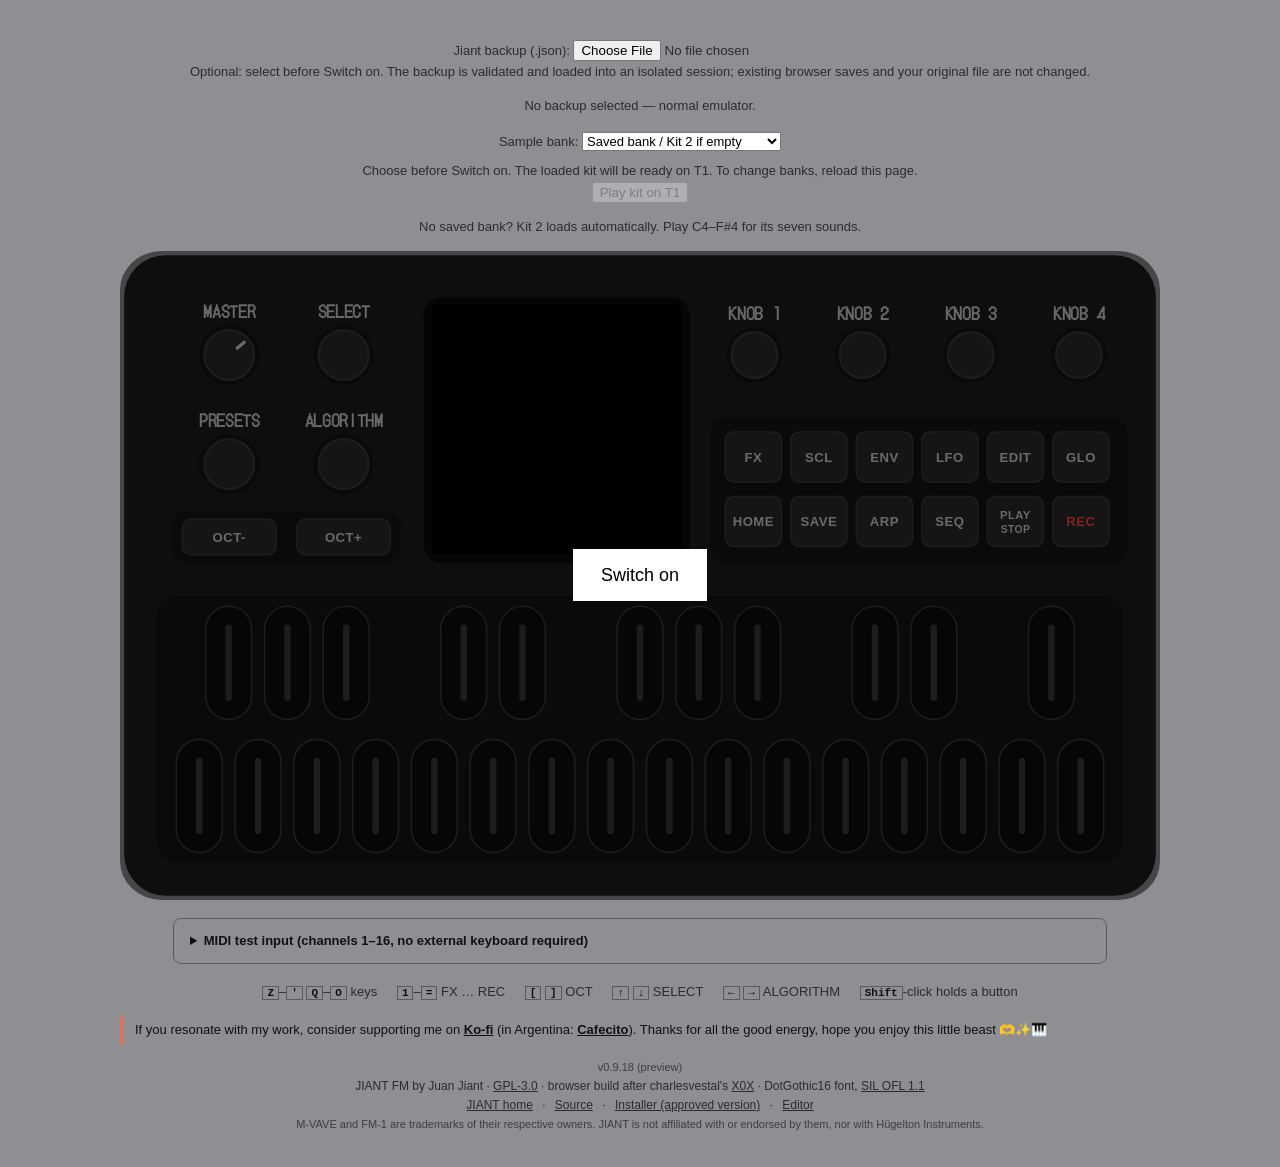
==== emu/index.html @ 72ba11c6 "Publish Jiant Live browser emulator" ====
<!doctype html>
<!-- SPDX-License-Identifier: GPL-3.0-only
     Copyright (C) 2026 Leo Kuroshita (@kurogedelic), Hügelton Instruments
     Portions Copyright (C) 2026 Juan Ignacio Antonucci (Juan Jiant)
     The page follows X0X's browser page, web/emu/index.html of charlesvestal/fm1-x0x (GPL-3.0), a Felucca fork. -->
<html lang="en">
<head>
<meta charset="utf-8">
<meta name="viewport" content="width=device-width, initial-scale=1">
<title>JIANT FM</title>
<link rel="icon" href="data:image/svg+xml,%3Csvg xmlns=%22http://www.w3.org/2000/svg%22 viewBox=%220 0 16 16%22%3E%3Crect width=%2216%22 height=%2216%22 rx=%223%22/%3E%3Crect x=%224%22 y=%224%22 width=%228%22 height=%228%22 fill=%22%23fff%22/%3E%3C/svg%3E">
<meta name="description" content="JIANT FM, live firmware for the M-VAVE FM-1, running in your browser: the same code the instrument runs.">
<style>
/* DotGothic16 (SIL OFL 1.1, fonts/OFL.txt), cut to printable ASCII, for the knob labels */
@font-face { font-family: "DotGothic16"; src: url("fonts/DotGothic16-subset.woff") format("woff"); font-display: swap; }
:root { --bg: #8e8e93; --fg: #111; --dim: #2c2c2e; --rule: #5a5a5e;
        --body: #1d1d1f; --tray: #141415; --part: #2a2a2d; --edge: #3a3a3e; --label: #d6d6d8;
        --lit: #fff4d6; --green: #5fe08a; color-scheme: light; }
html, body { background: var(--bg); }
body { margin: 0; color: var(--fg); font: 13px/1.6 -apple-system, BlinkMacSystemFont, "Helvetica Neue", Arial, sans-serif; }
main { max-width: 1040px; margin: 0 auto; padding: 24px 16px 32px; }
@media (orientation: portrait) and (max-width: 700px) { main { padding: 8px 8px 24px; } }
a { color: inherit; }
.device { position: relative; width: 100%; aspect-ratio: 1000 / 624; user-select: none; -webkit-user-select: none;
          -webkit-touch-callout: none; touch-action: manipulation; }
.device svg { position: absolute; inset: 0; width: 100%; height: 100%; pointer-events: none; }
.device canvas { position: absolute; image-rendering: crisp-edges; image-rendering: pixelated; background: #000; }
.hit { position: absolute; touch-action: none; cursor: pointer; -webkit-tap-highlight-color: transparent; border-radius: 10px; }
.hit.knob { cursor: ns-resize; border-radius: 50%; }
.hit:focus-visible { outline: 2px solid var(--lit); outline-offset: 2px; }
.face { transition: fill .05s; }
.dim .face.btn { fill: #3a3934; }
.lit .face.btn { fill: var(--lit); }
.lit text { fill: #1d1d1f; }
.green .face.btn { fill: var(--green); }
.green text { fill: #0d2414; }
.face.key { fill: #0c0c0d; stroke: var(--edge); stroke-width: 1.5; }
.slit { fill: #3a3a3c; transition: fill .05s; }
.dim .slit { fill: #77777b; }
.lit .slit { fill: #ececee; filter: drop-shadow(0 0 3px rgba(255, 255, 255, .6)); }
/* #119: what can be pressed breathes, dark .. ~60 % of lit and back (hal/fm1_input.h fm1_led_breath, ~1.1 s; MENU >
 * LEDS DIM LO ~30 %): the peaks between dark and lit at ~0.8 / ~0.58 on screen (the LED's share, gamma-encoded) */
@keyframes breath-btn { 0%, 100% { fill: #3a3934; } 50% { fill: #d8cfb6; } }
@keyframes breath-slit { 0%, 100% { fill: #3a3a3c; } 50% { fill: #c8c8ca; } }
@keyframes breath-btn-lo { 0%, 100% { fill: #3a3934; } 50% { fill: #aca592; } }
@keyframes breath-slit-lo { 0%, 100% { fill: #3a3a3c; } 50% { fill: #a1a1a3; } }
.breath .face.btn { animation: breath-btn 1.13s ease-in-out infinite; }
.breath .slit { animation: breath-slit 1.13s ease-in-out infinite; }
.dimlo .breath .face.btn { animation-name: breath-btn-lo; }
.dimlo .breath .slit { animation-name: breath-slit-lo; }
@media (prefers-reduced-motion: reduce) {
  .breath .face.btn, .breath .slit { animation: none; }
  .breath .face.btn { fill: #aca592; }
  .breath .slit { fill: #a1a1a3; }
}
/* the DRUM grid's beats (hal/fm1_input.h fm1_led_mid): a steady level between the glow and lit, ~15 % (DIM LO ~10 %) */
.mid .slit { fill: #9a9a9e; }
.dimlo .mid .slit { fill: #8a8a8e; }
.held .face { stroke: var(--lit); stroke-width: 3; }
.latched .face { stroke: #79b8ff; stroke-width: 3; }
.start { position: absolute; inset: 0; display: grid; place-content: center; justify-items: center; gap: 12px;
         background: rgba(0, 0, 0, .5); border-radius: 4% / 6%; }
.start[hidden] { display: none; }
.start button { font: inherit; font-size: 18px; padding: 12px 28px; background: #fff; color: #000; border: 0; cursor: pointer; }
.start button:disabled { opacity: .4; cursor: progress; }
.start p { margin: 0; max-width: 32em; text-align: center; color: #fff; }
.keys, footer { margin: 16px 0 0; color: var(--dim); text-align: center; }
.keys span { white-space: nowrap; margin: 0 8px; }
#sample-bank-controls span { display:block; white-space:normal; margin-top:8px; }
#sample-bank-controls select { max-width:100%; font:inherit; }
kbd { font: 600 11px ui-monospace, Menlo, monospace; border: 1px solid var(--rule); padding: 0 4px; color: var(--fg); }
footer { margin-top: 12px; font-size: 12px; }
.midi-test { max-width: 900px; margin: 18px auto; padding: 12px 16px; border: 1px solid var(--rule); border-radius: 8px; }
.midi-test summary { cursor: pointer; font-weight: 600; }
.midi-test .controls, .midi-test .pads { display: flex; flex-wrap: wrap; gap: 8px; margin-top: 12px; align-items: end; }
.midi-test label { display: flex; flex-direction: column; gap: 4px; font-size: 12px; }
.midi-test input { width: 70px; font: inherit; color: var(--fg); background: transparent; border: 1px solid var(--rule); padding: 5px; }
.midi-test button { font: inherit; padding: 6px 10px; cursor: pointer; }
.midi-test button:disabled { opacity: .45; cursor: default; }
.midi-test p { font-size: 12px; color: var(--dim); }
footer nav a { margin: 0 6px; }
footer small { font-size: 11px; opacity: .8; }
</style>
</head>
<body>
<main>
<div class="keys" id="backup-controls">
  <label>Jiant backup (.json): <input id="backup-file" type="file" accept=".json,application/json"></label>
  <span>Optional: select before Switch on. The backup is validated and loaded into an isolated session; existing browser saves and your original file are not changed.</span>
  <p id="backup-status" role="status">No backup selected — normal emulator.</p>
</div>
<div class="keys" id="sample-bank-controls">
  <label>Sample bank:
    <select id="sample-bank"><option value="">Saved bank / Kit 2 if empty</option><option value="factory-voices.json">Kit 2 · Voices + instruments (7)</option><option value="factory-samples.json">Kit 1 · Synth (12)</option></select>
  </label>
  <span>Choose before Switch on. The loaded kit will be ready on T1. To change banks, reload this page.</span>
  <button id="sample-play" disabled>Play kit on T1</button>
  <p id="sample-status" role="status">No saved bank? Kit 2 loads automatically. Play C4–F#4 for its seven sounds.</p>
</div>
<div class="device" id="device">
  <svg id="panel" viewBox="0 0 1000 624" aria-hidden="true"></svg>
  <canvas id="screen" width="240" height="240" role="img" aria-label="The screen"></canvas>
  <div class="start" id="start"><button id="go" type="button">Switch on</button><p id="status" hidden></p></div>
</div>


<details class="midi-test" id="midi-test">
  <summary>MIDI test input (channels 1–16, no external keyboard required)</summary>
  <div class="controls">
    <label>Channel <input id="midi-test-channel" type="number" min="1" max="16" value="1"></label>
    <label>Note <input id="midi-test-note" type="number" min="0" max="127" value="60"></label>
    <label>Velocity <input id="midi-test-velocity" type="number" min="1" max="127" value="100"></label>
    <button id="midi-test-on" type="button" disabled>Note On</button>
    <button id="midi-test-off" type="button" disabled>Note Off</button>
    <button id="midi-test-pulse" type="button" disabled>Play 200 ms</button>
    <button id="midi-test-panic" type="button" disabled>All Notes Off</button>
  </div>
  <div class="pads" id="midi-test-pads" aria-label="MIDI notes 36–47"></div>
  <p>Drum pads send notes 36–47. All Notes Off sends CC123 on every channel.</p>
</details>
<p class="keys">
  <span><kbd>Z</kbd>–<kbd>'</kbd> <kbd>Q</kbd>–<kbd>O</kbd> keys</span>
  <span><kbd>1</kbd>–<kbd>=</kbd> FX … REC</span>
  <span><kbd>[</kbd> <kbd>]</kbd> OCT</span>
  <span><kbd>↑</kbd> <kbd>↓</kbd> SELECT</span>
  <span><kbd>←</kbd> <kbd>→</kbd> ALGORITHM</span>
  <span><kbd>Shift</kbd>-click holds a button</span>
</p>


<p class="kofi" style="border-left:3px solid #ec6e50;padding:4px 0 4px 12px">If you resonate with my work, consider supporting me on <a href="https://ko-fi.com/juanjiant" target="_blank" rel="noopener" style="color:inherit;font-weight:600">Ko-fi</a> (in Argentina: <a href="https://cafecito.app/juanjiant" target="_blank" rel="noopener" style="color:inherit;font-weight:600">Cafecito</a>). Thanks for all the good energy, hope you enjoy this little beast 🫶✨🎹</p>
<footer>
  <small class="version">v0.9.18 (preview)</small><br>
  JIANT FM by Juan Jiant · <a href="https://www.gnu.org/licenses/gpl-3.0.html">GPL-3.0</a> · browser build after charlesvestal's <a href="https://github.com/charlesvestal/fm1-x0x">X0X</a> · DotGothic16 font, <a href="fonts/OFL.txt">SIL OFL 1.1</a><br>
  <nav><a href="../">JIANT home</a> · <a href="https://github.com/juanjiant-bit/JIANT">Source</a> · <a href="../webapp/installer/">Installer (approved version)</a> ·
    <a href="../webapp/editor/">Editor</a></nav>
  <small>M-VAVE and FM-1 are trademarks of their respective owners. JIANT is not affiliated with or endorsed by them, nor with Hügelton Instruments.</small>
</footer>
</main>

<script type="module">
import { encodeSampleBank, withSampleBank, hasSampleBank } from "./sample-bank.js?v=sample-play3";
import { readBackup } from "./fm1backup.js";
const NS = "http://www.w3.org/2000/svg";
// panel.c's labels (bit = label) and encoder roles
const B = { FX: 0, SCL: 1, ENV: 2, LFO: 3, EDIT: 4, GLO: 5, HOME: 6, SAVE: 7, ARP: 8, SEQ: 9, PLAY: 10, REC: 11, "OCT-": 12, "OCT+": 13 };
const EN = { SELECT: 0, ALGORITHM: 1, PRESETS: 2, "KNOB 1": 3, "KNOB 2": 4, "KNOB 3": 5, "KNOB 4": 6 };
const PLAY_GREEN = 14;
// the 27 keys F3..G5: key k = k semitones above F3
const WHITE = [0, 2, 4, 6, 7, 9, 11, 12, 14, 16, 18, 19, 21, 23, 24, 26];
const BLACK = [1, 3, 5, 8, 10, 13, 15, 17, 20, 22, 25];
const BLACK_AFTER = [0, 1, 2, 4, 5, 7, 8, 9, 11, 12, 14];      // the white key each black one follows
const STORE = "felucca-emu-flash";

// ------------------------------------------------------------------ the panel
// Two drawings of the same controls: WIDE after the FM-1's own layout, TALL for a phone held upright (the
// screen larger, the keys across the whole width). Rebuilt when the orientation changes; the state stays.
const ROW1 = ["FX", "SCL", "ENV", "LFO", "EDIT", "GLO"], ROW2 = ["HOME", "SAVE", "ARP", "SEQ", "PLAY", "REC"];
const KNOBS = ["MASTER", "SELECT", "PRESETS", "ALGORITHM", "KNOB 1", "KNOB 2", "KNOB 3", "KNOB 4"];
const LAYOUTS = {
  wide: {
    w: 1000, h: 624, screen: [292, 44, 256],
    knobs: [[105, 100, 24], [215, 100, 24], [105, 205, 24], [215, 205, 24], [610, 100, 22], [714, 100, 22], [818, 100, 22], [922, 100, 22]],
    trays: [[50, 250, 220, 50], [568, 160, 400, 140]],
    oct: [[60, 258, 90, 34], [170, 258, 90, 34]],
    grid: [582, 174, 54, 48, 63, 62], keybed: [36, 332, 928, 256],
  },
  tall: {
    w: 600, h: 1070, screen: [130, 104, 340],
    knobs: [[66, 64, 24], [186, 64, 24], [414, 64, 24], [534, 64, 24], [90, 512, 26], [230, 512, 26], [370, 512, 26], [510, 512, 26]],
    trays: [[14, 572, 572, 146], [150, 728, 300, 62]],
    oct: [[164, 737, 128, 44], [308, 737, 128, 44]],
    grid: [24, 582, 86, 60, 94, 70], keybed: [14, 800, 572, 256],
  },
};
const svg = document.getElementById("panel"), device = document.getElementById("device"), canvas = document.getElementById("screen");
function el(tag, attrs, parent = svg) {
  const e = document.createElementNS(NS, tag);
  for (const [k, v] of Object.entries(attrs)) e.setAttribute(k, v);
  parent.appendChild(e);
  return e;
}
const SANS = "-apple-system, 'Helvetica Neue', Arial, sans-serif", DOT = "'DotGothic16', " + SANS;
function label(parent, x, y, s, size, font = SANS, ink = "var(--label)") {
  const t = el("text", { x, y, "text-anchor": "middle", "font-family": font,
                         "font-size": size, "font-weight": 600, fill: ink, "letter-spacing": ".04em" }, parent);
  t.textContent = s;
  return t;
}
const KEYNAMES = ["F", "F♯", "G", "G♯", "A", "A♯", "B", "C", "C♯", "D", "D♯", "E"];
const keyName = (k) => KEYNAMES[k % 12] + (3 + Math.floor((k + 5) / 12));

let node = null, btnMask = 0, keyMask = 0, latched = 0, masterValue = 700, lastLeds = [0, 0, 0, 0, 0], layout = null;
const angle = Object.fromEntries(KNOBS.map((n) => [n, 0]));
angle.MASTER = -135 + 270 * masterValue / 1023;
const knobs = [], buttons = [], keys = [];
const btnBy = new Map(), keyBy = new Map();                   // pointer / key code -> label bit or key
const send = (m) => { if (node) node.port.postMessage(m); };

function build(name) {
  const L = LAYOUTS[name];
  layout = name;
  svg.innerHTML = "";
  svg.setAttribute("viewBox", `0 0 ${L.w} ${L.h}`);
  device.style.aspectRatio = `${L.w} / ${L.h}`;
  for (const d of device.querySelectorAll(".hit")) d.remove();
  knobs.length = buttons.length = keys.length = 0;
  el("rect", { x: 4, y: 4, width: L.w - 8, height: L.h - 8, rx: 40, fill: "var(--body)" });
  for (const [x, y, w, h] of L.trays) el("rect", { x, y, width: w, height: h, rx: 14, fill: "var(--tray)" });
  const [sx, sy, ss] = L.screen;
  el("rect", { x: sx, y: sy, width: ss, height: ss, rx: 18, fill: "#0b0b0c" });
  const inset = ss / 32;                                         // the 240 x 240 panel inside its bezel
  Object.assign(canvas.style, { left: `${(sx + inset) / L.w * 100}%`, top: `${(sy + inset) / L.h * 100}%`,
                                width: `${(ss - 2 * inset) / L.w * 100}%`, height: `${(ss - 2 * inset) / L.h * 100}%` });
  KNOBS.forEach((n, i) => {
    const [x, y, r] = L.knobs[i], g = el("g", {});
    el("circle", { cx: x, cy: y, r: r + 5, fill: "var(--tray)" }, g);
    el("circle", { cx: x, cy: y, r, fill: "var(--part)", stroke: "var(--edge)", "stroke-width": 2 }, g);
    const ind = n === "MASTER" ? el("line", { x1: x, y1: y - r + 5, x2: x, y2: y - r + 14, stroke: "var(--label)", "stroke-width": 3, "stroke-linecap": "round" }, g) : null;
    label(g, x, y - r - 12, n, 16, DOT);
    el("circle", { cx: x, cy: y, r: r + 12, fill: "transparent" }, g);
    knobs.push({ g, ind, x, y, name: n, role: n === "MASTER" ? "master" : EN[n] });
  });
  const button = ([x, y, w, h], n, sub) => {
    const g = el("g", {});
    el("rect", { x, y, width: w, height: h, rx: 8, fill: "var(--part)", stroke: "var(--edge)", "stroke-width": 1.5, class: "face btn" }, g);
    const ink = n === "REC" ? "#ff453a" : undefined;
    if (sub) { label(g, x + w / 2, y + h / 2 - 2, n, 10.8, SANS, ink); label(g, x + w / 2, y + h / 2 + 11, sub, 9.9); }
    else label(g, x + w / 2, y + h / 2 + 4.5, n, 12.6, SANS, ink);
    buttons.push({ g, bit: B[n], name: sub ? `${n} / ${sub}` : n });
  };
  button(L.oct[0], "OCT-");
  button(L.oct[1], "OCT+");
  const [gx, gy, gw, gh, dx, dy] = L.grid;
  for (let i = 0; i < 6; i++) {
    button([gx + i * dx, gy, gw, gh], ROW1[i]);
    button([gx + i * dx, gy + dy, gw, gh], ROW2[i], ROW2[i] === "PLAY" ? "STOP" : "");
  }
  const [x0, y0, w, h] = L.keybed;
  el("rect", { x: x0, y: y0, width: w, height: h, rx: 18, fill: "var(--tray)" });
  // the keys: two rows of the same black keys, each with a slit down its middle that lights
  const pitch = (w - 24) / 16, kw = pitch * 0.78, kh = h * 0.425, sw = Math.max(3, kw * 0.14);
  const key = (cx, cy, k) => {
    const g = el("g", {}), y = cy - kh / 2;
    el("rect", { x: cx - kw / 2, y, width: kw, height: kh, rx: kw / 2, class: "face key" }, g);
    el("rect", { x: cx - sw / 2, y: y + kw * 0.4, width: sw, height: kh - kw * 0.8, rx: sw / 2, class: "slit" }, g);
    el("rect", { x: cx - pitch / 2, y: cy - h * 0.24, width: pitch, height: h * 0.48, fill: "transparent" }, g);   // its target
    keys[k] = { g, name: keyName(k) };
  };
  WHITE.forEach((k, i) => key(x0 + 12 + (i + 0.5) * pitch, y0 + h * 0.75, k));
  BLACK_AFTER.forEach((a, j) => key(x0 + 12 + (a + 1) * pitch, y0 + h * 0.25, BLACK[j]));
  // HTML targets over the drawing (pointer-events: none): touch-action and pointer capture work on them everywhere
  const hit = (c, cls, role) => {
    const b = c.g.getBBox(), d = document.createElement("div");
    d.className = "hit" + (cls ? " " + cls : "");
    Object.assign(d.style, { left: `${b.x / L.w * 100}%`, top: `${b.y / L.h * 100}%`,
                             width: `${b.width / L.w * 100}%`, height: `${b.height / L.h * 100}%` });
    d.setAttribute("role", role);
    d.setAttribute("aria-label", c.name);
    d.title = c.name;
    d.tabIndex = 0;
    d.addEventListener("touchstart", (e) => e.preventDefault(), { passive: false });
    d.addEventListener("contextmenu", (e) => e.preventDefault());
    device.insertBefore(d, document.getElementById("start"));
    c.hit = d;
  };
  knobs.forEach((k) => { hit(k, "knob", "slider"); bindKnob(k); drawKnob(k); });
  buttons.forEach((b) => { hit(b, "", "button"); bindButton(b); });
  keys.forEach((k, i) => { hit(k, "", "button"); bindKey(k, i); });
  syncButtons(true);
  syncKeys(true);
  drawLights(lastLeds);
}

// ------------------------------------------------------------------ input
function syncButtons(redraw) {
  let m = latched;
  for (const b of btnBy.values()) m |= 1 << b;
  if (m !== btnMask) { btnMask = m; send({ type: "buttons", mask: m }); }
  else if (!redraw) return;
  for (const b of buttons) {
    const on = !!(m & (1 << b.bit));
    b.g.classList.toggle("held", on);
    b.g.classList.toggle("latched", !!(latched & (1 << b.bit)));
    b.hit.setAttribute("aria-pressed", on);
  }
}
function syncKeys(redraw) {
  let m = 0;
  for (const k of keyBy.values()) m |= 1 << k;
  if (m !== keyMask) { keyMask = m; send({ type: "keys", mask: m }); }
  else if (!redraw) return;
  keys.forEach((k, i) => k.g.classList.toggle("held", !!(m & (1 << i))));
}
function bindButton(b) {
  b.hit.addEventListener("pointerdown", (e) => {
    e.preventDefault();
    if (e.shiftKey || e.button === 2) { latched ^= 1 << b.bit; syncButtons(true); return; }
    if (latched & (1 << b.bit)) { latched &= ~(1 << b.bit); syncButtons(true); return; }
    b.hit.setPointerCapture(e.pointerId);
    btnBy.set("p" + e.pointerId, b.bit);
    syncButtons();
  });
  b.hit.addEventListener("keydown", (e) => {
    if ((e.key === "Enter" || e.key === " ") && !e.repeat) { btnBy.set("f" + b.bit, b.bit); syncButtons(); e.preventDefault(); e.stopPropagation(); }
  });
  b.hit.addEventListener("keyup", () => { if (btnBy.delete("f" + b.bit)) syncButtons(); });
}
function bindKey(k, i) {
  k.hit.addEventListener("pointerdown", (e) => {
    e.preventDefault();
    k.hit.setPointerCapture(e.pointerId);
    keyBy.set("p" + e.pointerId, i);
    syncKeys();
  });
}
function release(e) {
  const id = "p" + e.pointerId;
  if (btnBy.delete(id)) syncButtons();
  if (keyBy.delete(id)) syncKeys();
}
for (const t of ["pointerup", "pointercancel", "lostpointercapture"]) device.addEventListener(t, release);

function drawKnob(k) { if (k.ind) k.ind.setAttribute("transform", `rotate(${angle[k.name]} ${k.x} ${k.y})`); }
function turn(k, n) {
  if (!n) return;
  if (k.role === "master") {
    masterValue = Math.max(0, Math.min(1023, masterValue + n * 16));
    angle.MASTER = -135 + 270 * masterValue / 1023;
    send({ type: "master", value: masterValue });
  } else {
    angle[k.name] = (angle[k.name] + n * 18) % 360;            // 20 detents a turn
    send({ type: "enc", role: k.role, n });
  }
  drawKnob(k);
}
function bindKnob(k) {
  let drag = null, wheel = 0;
  k.hit.addEventListener("pointerdown", (e) => {
    e.preventDefault();
    k.hit.setPointerCapture(e.pointerId);
    drag = { y: e.clientY, acc: 0 };
  });
  k.hit.addEventListener("pointermove", (e) => {
    if (!drag) return;
    drag.acc += drag.y - e.clientY;
    drag.y = e.clientY;
    const step = k.role === "master" ? 3 : 8, n = Math.trunc(drag.acc / step);
    if (n) { drag.acc -= n * step; turn(k, n); }
  });
  const end = () => { drag = null; };
  k.hit.addEventListener("pointerup", end);
  k.hit.addEventListener("pointercancel", end);
  k.hit.addEventListener("wheel", (e) => {
    e.preventDefault();
    const dy = e.deltaMode === 1 ? e.deltaY * 33 : e.deltaY;
    if (Math.abs(dy) >= 50) { turn(k, dy < 0 ? 1 : -1); wheel = 0; return; }   // a wheel notch: one detent
    wheel -= dy;                                                                   // a trackpad: by distance
    const n = Math.trunc(wheel / 25);
    if (n) { wheel -= n * 25; turn(k, n); }
  }, { passive: false });
  k.hit.addEventListener("keydown", (e) => {
    const d = { ArrowUp: 1, ArrowRight: 1, ArrowDown: -1, ArrowLeft: -1 }[e.key];
    if (d) { turn(k, d); e.preventDefault(); e.stopPropagation(); }
  });
}
const tall = matchMedia("(orientation: portrait) and (max-width: 700px)");
build(tall.matches ? "tall" : "wide");
tall.addEventListener("change", () => build(tall.matches ? "tall" : "wide"));
document.fonts?.load("16px DotGothic16").then(() => build(layout), () => {});   // the labels' width: the hit areas

// the computer keyboard, every key one control: F3..A#4 on the Z (white) and A (black) rows, B4..G5 on Q..O
// in semitones, the twelve buttons on the number row in the panel's order (held while the key is), [ ] OCT
const KEYMAP = {};
["KeyZ", "KeyX", "KeyC", "KeyV", "KeyB", "KeyN", "KeyM", "Comma", "Period", "Slash"].forEach((c, i) => KEYMAP[c] = { key: WHITE[i] });
[["KeyS", 1], ["KeyD", 3], ["KeyF", 5], ["KeyH", 8], ["KeyJ", 10], ["KeyL", 13], ["Semicolon", 15], ["Quote", 17]].forEach(([c, k]) => KEYMAP[c] = { key: k });
["KeyQ", "KeyW", "KeyE", "KeyR", "KeyT", "KeyY", "KeyU", "KeyI", "KeyO"].forEach((c, i) => KEYMAP[c] = { key: 18 + i });
["Digit1", "Digit2", "Digit3", "Digit4", "Digit5", "Digit6", "Digit7", "Digit8", "Digit9", "Digit0", "Minus", "Equal"]
  .forEach((c, i) => KEYMAP[c] = { btn: B[[...ROW1, ...ROW2][i]] });
Object.assign(KEYMAP, { BracketLeft: { btn: B["OCT-"] }, BracketRight: { btn: B["OCT+"] } });
const ARROWS = { ArrowUp: [EN.SELECT, 1], ArrowDown: [EN.SELECT, -1], ArrowRight: [EN.ALGORITHM, 1], ArrowLeft: [EN.ALGORITHM, -1] };
addEventListener("keydown", (e) => {
  if (!node || e.metaKey || e.ctrlKey || e.altKey || e.target.closest?.(".hit.knob")) return;
  if (ARROWS[e.code]) { const [r, n] = ARROWS[e.code]; turn(knobs.find((k) => k.role === r), n); e.preventDefault(); return; }
  const m = KEYMAP[e.code];
  if (!m) return;
  e.preventDefault();
  if (e.repeat) return;
  if (m.key !== undefined) { keyBy.set("k" + e.code, m.key); syncKeys(); }
  else { btnBy.set("k" + e.code, m.btn); syncButtons(); }
});
addEventListener("keyup", (e) => {
  const id = "k" + e.code;
  if (keyBy.delete(id)) syncKeys();
  if (btnBy.delete(id)) syncButtons();
});
addEventListener("blur", () => {
  for (const id of [...btnBy.keys()]) if (id[0] !== "p") btnBy.delete(id);
  for (const id of [...keyBy.keys()]) if (id[0] !== "p") keyBy.delete(id);
  syncButtons();
  syncKeys();
});

// ------------------------------------------------------------------ screen and lights
const ctx = document.getElementById("screen").getContext("2d");
const img = ctx.createImageData(240, 240);
function drawScreen(fb) {
  const d = img.data;
  for (let i = 0; i < 240 * 240; i++) {
    const v = fb[i], p = ((v >> 8) | (v << 8)) & 0xFFFF;          // the panel's byte order -> RGB565
    d[i * 4] = ((p >> 11) & 31) * 255 / 31;
    d[i * 4 + 1] = ((p >> 5) & 63) * 255 / 63;
    d[i * 4 + 2] = (p & 31) * 255 / 31;
    d[i * 4 + 3] = 255;
  }
  ctx.putImageData(img, 0, 0);
}
// the power-on sweep (hal/fm1_led_anim.h): a level per LED, lit frames /64 (| 128: the glow under them), drawn as the
// LED's share of lit between its dark (or glowing) colour and the lit one, mixed in linear light
const lin = (h) => [1, 3, 5].map((i) => (parseInt(h.slice(i, i + 2), 16) / 255) ** 2.2);
const ANIM = { btn: [lin("#3a3934"), lin("#3a3934"), lin("#fff4d6")], slit: [lin("#3a3a3c"), lin("#77777b"), lin("#ececee")] };
function animFill(kind, q) {
  const [dark, glow, lit] = ANIM[kind], s = Math.min(q & 127, 64) / 64, base = q & 128 ? glow : dark;
  const c = base.map((v, i) => Math.round(255 * (v + (lit[i] - v) * s) ** (1 / 2.2)));
  return `rgb(${c.join(",")})`;
}
function drawAnim(anim) {
  for (const b of buttons) b.g.querySelector(".face").style.fill = anim ? animFill("btn", anim[b.bit]) : "";
  keys.forEach((k, i) => { k.g.querySelector(".slit").style.fill = anim ? animFill("slit", anim[14 + i]) : ""; });
}
function drawLights([litB, litK, dimB, dimK, dimLo = 0, brB = 0, brK = 0, midK = 0], anim = null) {
  drawAnim(anim);
  document.documentElement.classList.toggle("dimlo", !!dimLo);   // (the breath's lower peak)
  for (const b of buttons) {
    const bit = 1 << b.bit, green = b.bit === B.PLAY && (litB & (1 << PLAY_GREEN));
    b.g.classList.toggle("lit", !!(litB & bit) && !green);
    b.g.classList.toggle("green", !!green);
    b.g.classList.toggle("dim", !!(dimB & bit));
    b.g.classList.toggle("breath", !!(brB & bit));
  }
  keys.forEach((k, i) => {
    k.g.classList.toggle("lit", !!(litK & (1 << i)));
    k.g.classList.toggle("dim", !!(dimK & (1 << i)));
    k.g.classList.toggle("breath", !!(brK & (1 << i)));
    k.g.classList.toggle("mid", !!(midK & (1 << i)));
  });
}

// ------------------------------------------------------------------ the flash, kept in this browser
function loadFlash() {
  try {
    const raw = JSON.parse(localStorage.getItem(STORE) || "{}"), out = {};
    for (const [off, b64] of Object.entries(raw)) out[off] = Uint8Array.from(atob(b64), (c) => c.charCodeAt(0));
    return out;
  } catch { return {}; }
}
function saveFlash(sectors) {
  try {
    const raw = {};
    for (const [off, u8] of Object.entries(sectors)) {
      let s = "";
      for (let i = 0; i < u8.length; i += 4096) s += String.fromCharCode.apply(null, u8.subarray(i, i + 4096));
      raw[off] = btoa(s);
    }
    localStorage.setItem(STORE, JSON.stringify(raw));
    return true;
  } catch { return false; }                                       // private mode, full: this session only
}

// ------------------------------------------------------------------ built-in MIDI test: same WebAssembly queue as an external keyboard
const testValue = (id, lo, hi) => {
  const el = document.getElementById(id), n = Number(el.value);
  const v = Math.max(lo, Math.min(hi, Number.isFinite(n) ? Math.round(n) : lo));
  el.value = String(v);
  return v;
};
const testChannel = () => testValue("midi-test-channel", 1, 16) - 1;
const testNote = () => testValue("midi-test-note", 0, 127);
const testVelocity = () => testValue("midi-test-velocity", 1, 127);
const midiTestSend = (status, note, velocity) => send({ type: "midi", data: [status, note, velocity] });
const testHeld = new Set(), testTimers = new Set();
function testStart(ch, n, vel) {
  if (!node) return;
  midiTestSend(0x90 | ch, n, vel);
  testHeld.add(ch * 128 + n);
}
function testStop(ch, n) {
  if (!node) return;
  midiTestSend(0x80 | ch, n, 0);
  testHeld.delete(ch * 128 + n);
}
function testPulse(ch, n, vel) {
  testStart(ch, n, vel);
  const timer = setTimeout(() => { testTimers.delete(timer); testStop(ch, n); }, 200);
  testTimers.add(timer);
}
document.getElementById("midi-test-on").addEventListener("click", () => testStart(testChannel(), testNote(), testVelocity()));
document.getElementById("midi-test-off").addEventListener("click", () => testStop(testChannel(), testNote()));
document.getElementById("midi-test-pulse").addEventListener("click", () => testPulse(testChannel(), testNote(), testVelocity()));
document.getElementById("midi-test-panic").addEventListener("click", () => {
  for (const timer of testTimers) clearTimeout(timer);
  testTimers.clear();
  for (const key of [...testHeld]) testStop(Math.floor(key / 128), key % 128);
  for (let ch = 0; ch < 16; ch++) midiTestSend(0xB0 | ch, 123, 0);
});
for (let n = 36; n < 48; n++) {
  const pad = document.createElement("button");
  pad.type = "button";
  pad.disabled = true;
  pad.className = "midi-test-pad";
  pad.textContent = String(n);
  pad.title = "MIDI note " + n;
  pad.addEventListener("click", () => testPulse(testChannel(), n, testVelocity()));
  document.getElementById("midi-test-pads").append(pad);
}
function midiTestEnable(on) {
  for (const b of document.querySelectorAll("#midi-test button")) b.disabled = !on;
}

// ------------------------------------------------------------------ Web MIDI in (channel messages)
async function midiOn() {
  if (!navigator.requestMIDIAccess) return;
  try {
    const access = await navigator.requestMIDIAccess();
    const bind = () => {
      for (const input of access.inputs.values()) {
        input.onmidimessage = (e) => {
          const d = e.data;
          if (d.length >= 2 && d[0] >= 0x80 && d[0] < 0xF0) send({ type: "midi", data: [d[0], d[1], d[2] || 0] });
        };
      }
    };
    access.onstatechange = bind;
    bind();
  } catch { /* no permission: the panel only */ }
}

// ------------------------------------------------------------------ switching on
const status = document.getElementById("status");
const say = (t) => { status.textContent = t; status.hidden = !t; };
function showSampleStatus(m) {
  document.getElementById("sample-play").disabled = !m.samples;
  document.getElementById("sample-status").textContent = m.samples ? `${m.samples} samples loaded · ${m.kitReady ? "T1 SAMPLE / KIT KEYS · play from C4" : "press Play kit on T1 to use them"}` : "No usable sample bank loaded. Reload and choose Kit 2.";
}
document.getElementById("sample-play").addEventListener("click", () => send({type:"sample-kit"}));
async function switchOn() {
  const go = document.getElementById("go");
  go.disabled = true;
  go.textContent = "Starting…";
  try {
    const ac = new AudioContext({ sampleRate: 44100, latencyHint: "interactive" });
    const backupFile = document.getElementById("backup-file").files[0];
    const backup = backupFile ? readBackup(await backupFile.text()) : null;
    const backupMode = !!backup;
    let sectors = backupMode ? {} : loadFlash();
    const sampleChoice = document.getElementById("sample-bank").value || (!hasSampleBank(sectors) ? "factory-voices.json" : "");
    if (sampleChoice) {
      if (!["factory-voices.json", "factory-samples.json"].includes(sampleChoice)) throw new Error("Invalid sample bank selection");
      const response = await fetch(sampleChoice, { cache: "no-cache" });
      if (!response.ok) throw new Error("Sample bank: HTTP " + response.status);
      sectors = withSampleBank(sectors, encodeSampleBank(await response.json()));
    }
    const [wasm] = await Promise.all([
      fetch("felucca.wasm", { cache: "no-cache" }).then((r) => { if (!r.ok) throw new Error(`felucca.wasm: ${r.status}`); return r.arrayBuffer(); }),
      ac.audioWorklet.addModule("worklet.js?v=" + Date.now())]);
    node = new AudioWorkletNode(ac, "felucca", { numberOfInputs: 0, numberOfOutputs: 1, outputChannelCount: [2] });
    node.connect(ac.destination);
    let warned = false;
    await new Promise((res, rej) => {
      node.port.onmessage = (e) => {
        const m = e.data;
        if (m.type === "ready") {
          showSampleStatus(m);
          res();
        }
        else if (m.type === "backup-ready")
          document.getElementById("backup-status").textContent =
            `Loaded ${m.objects} backup entries in an isolated emulator session.`;
        else if (m.type === "sample-ready") showSampleStatus(m);
        else if (m.type === "error") rej(new Error(m.message));
        else if (m.type === "frame") {
          if (m.fb) drawScreen(m.fb);
          if (m.leds) drawLights(lastLeds = m.leds, m.anim);
          if (m.sectors && !backupMode && !saveFlash(m.sectors) && !warned) {
            warned = true;
            console.warn("JIANT: this browser does not keep the saves; they last until the page closes.");
          }
        }
      };
      node.port.postMessage({ type: "load", wasm, sectors, backupObjects: backup?.objects.map(({id, bytes}) => ({id, bytes})), sampleKit: !!sampleChoice, master: masterValue }, [wasm]);
    });
    await ac.resume();
    if (sampleChoice && !backupMode && !saveFlash(sectors)) console.warn("JIANT: sample bank is available for this session only.");
    document.getElementById("backup-file").disabled = true;
    document.getElementById("sample-bank").disabled = true;
    document.getElementById("start").hidden = true;
    midiTestEnable(true);
    go.textContent = "On";
    if (ac.sampleRate !== 44100) console.warn(`JIANT: the browser plays at ${ac.sampleRate} Hz, the pitch is off by ${(1200 * Math.log2(ac.sampleRate / 44100)).toFixed(0)} cents.`);
    syncButtons();
    syncKeys();
    send({ type: "visible", on: !document.hidden });
    midiOn();
  } catch (err) {
    node = null;
    midiTestEnable(false);
    go.disabled = false;
    go.textContent = "Switch on";
    say("Could not start: " + (err && err.message || err) + ". A current Chrome, Edge, Firefox or Safari should work.");
  }
}
document.getElementById("go").addEventListener("click", switchOn);
document.addEventListener("visibilitychange", () => send({ type: "visible", on: !document.hidden }));
</script>
</body>
</html>
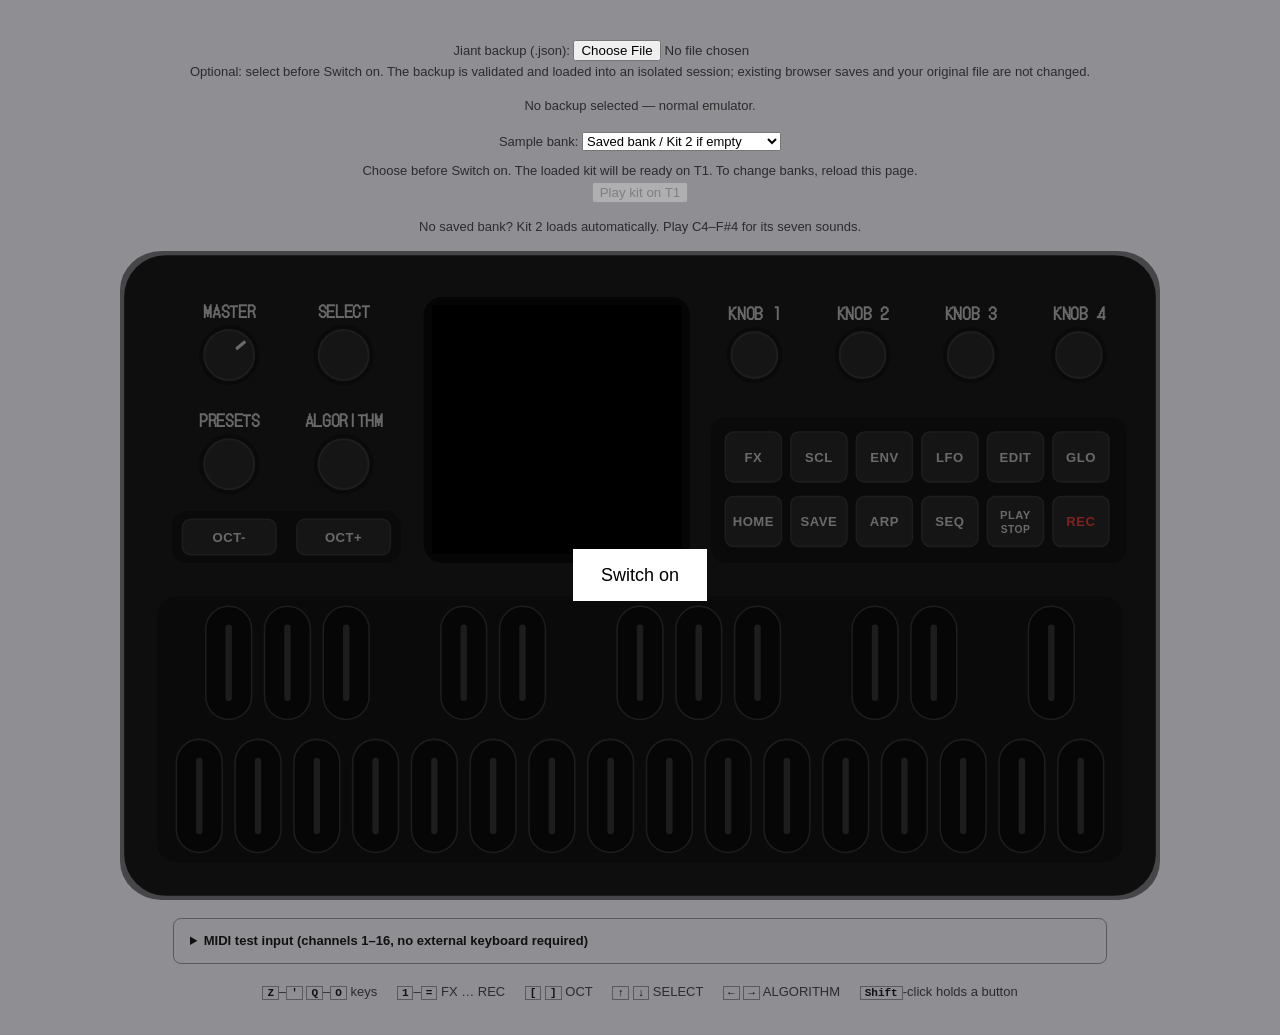
==== commit 3137f841: "Pages: remove donation and footer below emulator controls" ====
--- a/emu/index.html
+++ b/emu/index.html
@@ -128,14 +128,6 @@
 </p>
 
 
-<p class="kofi" style="border-left:3px solid #ec6e50;padding:4px 0 4px 12px">If you resonate with my work, consider supporting me on <a href="https://ko-fi.com/juanjiant" target="_blank" rel="noopener" style="color:inherit;font-weight:600">Ko-fi</a> (in Argentina: <a href="https://cafecito.app/juanjiant" target="_blank" rel="noopener" style="color:inherit;font-weight:600">Cafecito</a>). Thanks for all the good energy, hope you enjoy this little beast 🫶✨🎹</p>
-<footer>
-  <small class="version">v0.9.18 (preview)</small><br>
-  JIANT FM by Juan Jiant · <a href="https://www.gnu.org/licenses/gpl-3.0.html">GPL-3.0</a> · browser build after charlesvestal's <a href="https://github.com/charlesvestal/fm1-x0x">X0X</a> · DotGothic16 font, <a href="fonts/OFL.txt">SIL OFL 1.1</a><br>
-  <nav><a href="../">JIANT home</a> · <a href="https://github.com/juanjiant-bit/JIANT">Source</a> · <a href="../webapp/installer/">Installer (approved version)</a> ·
-    <a href="../webapp/editor/">Editor</a></nav>
-  <small>M-VAVE and FM-1 are trademarks of their respective owners. JIANT is not affiliated with or endorsed by them, nor with Hügelton Instruments.</small>
-</footer>
 </main>
 
 <script type="module">
